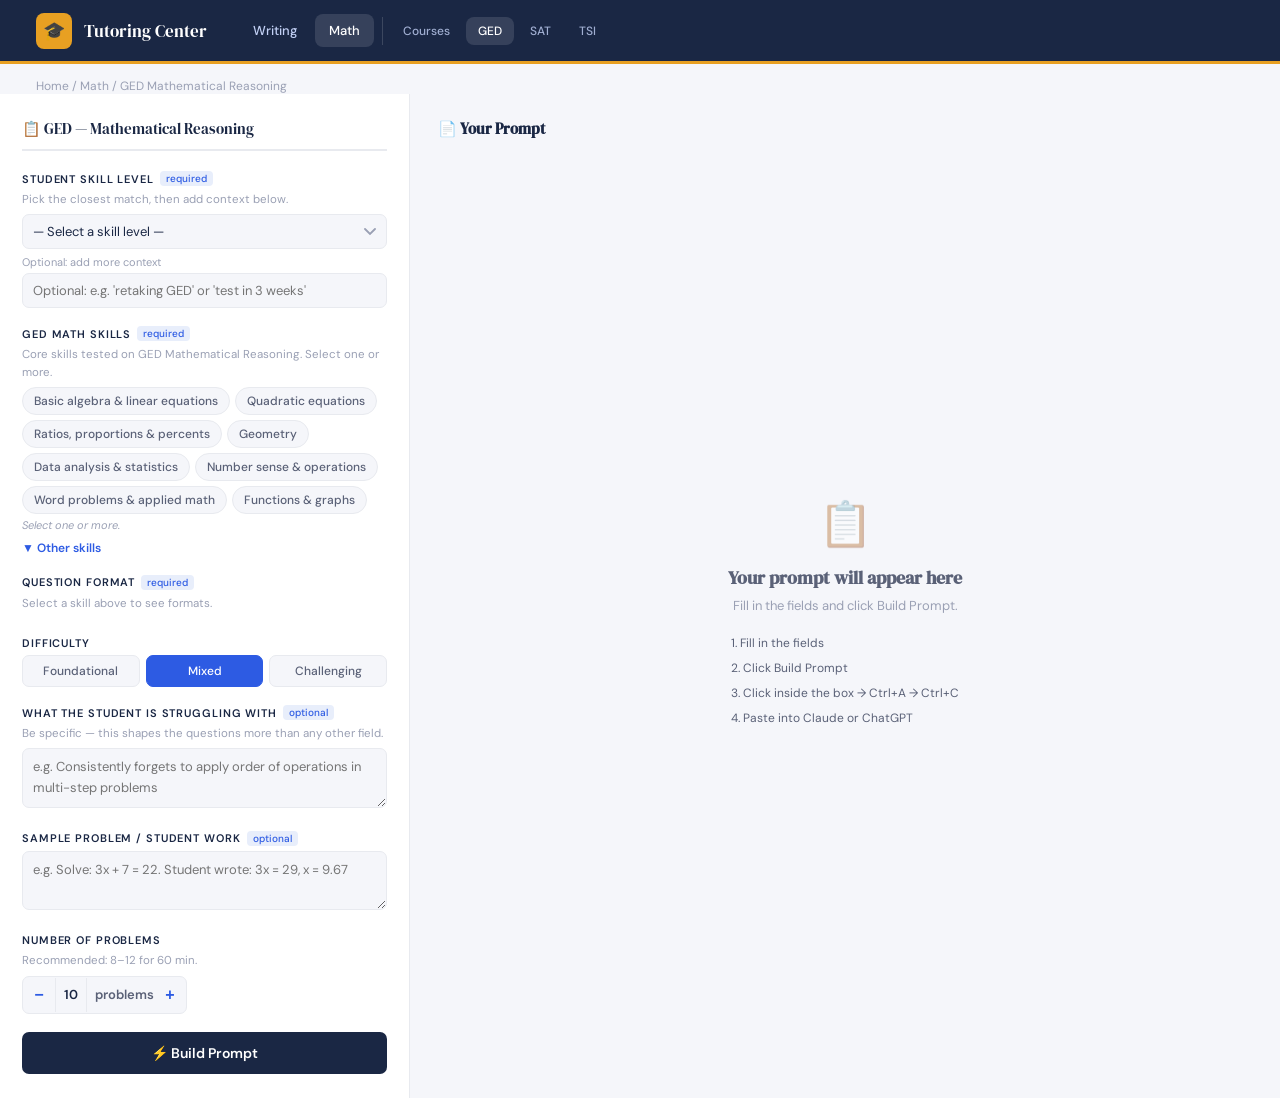
==== math-ged.html @ 9c497cbb "Add files via upload" ====
<!DOCTYPE html>
<html lang="en">
<head>
<meta charset="UTF-8">
<meta name="viewport" content="width=device-width, initial-scale=1.0">
<title>GED Math — Tutoring Center</title>
<link href="https://fonts.googleapis.com/css2?family=DM+Serif+Display&family=DM+Sans:wght@300;400;500;600&display=swap" rel="stylesheet">
<link rel="stylesheet" href="shared.css">
</head>
<body>
<nav>
  <a href="index.html" class="nav-brand"><div class="nav-icon">🎓</div><span class="nav-title">Tutoring Center</span></a>
  <div class="nav-links">
    <a href="writing.html" class="nav-link">Writing</a>
    <a href="math.html" class="nav-link active">Math</a>
  </div>
  <div class="nav-sub">
    <a href="math-courses.html" class="nav-sub-link">Courses</a>
    <a href="math-ged.html" class="nav-sub-link active">GED</a>
    <a href="math-sat.html" class="nav-sub-link">SAT</a>
    <a href="math-tsi.html" class="nav-sub-link">TSI</a>
  </div>
</nav>
<div class="breadcrumb"><a href="index.html">Home</a> / <a href="math.html">Math</a> / GED Mathematical Reasoning</div>
<div class="layout">
  <div class="form-panel">
    <div class="panel-title">📋 GED — Mathematical Reasoning</div>
    <div class="field" id="field-level">
      <div class="field-label">Student Skill Level <span class="badge">required</span></div>
      <div class="field-hint">Pick the closest match, then add context below.</div>
      <select id="select-level" onchange="clearErr('field-level')">
        <option value="">— Select a skill level —</option>
        <option value="Beginner — new to this topic; needs step-by-step foundational guidance">Beginner — new to this topic</option>
        <option value="Developing — understands the concept but makes consistent procedural errors">Developing — consistent procedural errors</option>
        <option value="Intermediate — can solve standard problems but struggles with multi-step or word problems">Intermediate — struggles with multi-step problems</option>
        <option value="Advanced — solid understanding; needs challenge problems and edge cases">Advanced — needs challenge problems</option>
        <option value="Multilingual learner — math vocabulary and word problem language needs extra scaffolding">Multilingual learner</option>
        <option value="Math-anxious — needs confidence-building problems before harder material">Math-anxious — needs confidence-building</option>
      </select>
      <div class="val-msg" id="val-level">Please select a skill level.</div>
      <div style="margin-top:6px;"><div style="font-size:11px;color:var(--gray-3);margin-bottom:4px;">Optional: add more context</div><input type="text" id="custom-level" placeholder="Optional: e.g. 'retaking GED' or 'test in 3 weeks'"></div>
    </div>
    <div class="field" id="field-skills">
      <div class="field-label">GED Math Skills <span class="badge">required</span></div>
      <div class="field-hint">Core skills tested on GED Mathematical Reasoning. Select one or more.</div>
      <div class="chips-wrap" id="chips">
        <div class="chip" data-skill="Basic algebra & linear equations" onclick="toggleChip(this)">Basic algebra & linear equations</div>
        <div class="chip" data-skill="Quadratic equations" onclick="toggleChip(this)">Quadratic equations</div>
        <div class="chip" data-skill="Ratios, proportions & percents" onclick="toggleChip(this)">Ratios, proportions & percents</div>
        <div class="chip" data-skill="Geometry — area, perimeter & volume" onclick="toggleChip(this)">Geometry</div>
        <div class="chip" data-skill="Data analysis & statistics" onclick="toggleChip(this)">Data analysis & statistics</div>
        <div class="chip" data-skill="Number sense & operations" onclick="toggleChip(this)">Number sense & operations</div>
        <div class="chip" data-skill="Word problems & applied math" onclick="toggleChip(this)">Word problems & applied math</div>
        <div class="chip" data-skill="Functions & graphs" onclick="toggleChip(this)">Functions & graphs</div>
      </div>
      <div class="chip-note">Select one or more.</div>
      <span class="other-skills-toggle" id="other-skills-btn" onclick="toggleOtherSkills()">▼ Other skills</span>
      <div class="other-skills-section" id="other-skills-section">
        <div class="other-skills-label">Additional skills not specific to GED Math</div>
        <div class="chips-wrap" id="other-skills-chips"></div>
      </div>
      <div class="val-msg" id="val-skills">Please select at least one skill.</div>
    </div>
    <div class="field" id="field-format">
      <div class="field-label">Question Format <span class="badge">required</span></div>
      <div class="field-hint" id="format-hint">Select a skill above to see formats.</div>
      <div class="format-grid" id="format-grid"></div>
      <div class="val-msg" id="val-format">Please select at least one format.</div>
    </div>
    <div class="field">
      <div class="field-label">Difficulty</div>
      <div class="toggle-row">
        <button class="toggle-btn" id="diff-foundational" onclick="setDifficulty('foundational')">Foundational</button>
        <button class="toggle-btn active" id="diff-mixed" onclick="setDifficulty('mixed')">Mixed</button>
        <button class="toggle-btn" id="diff-challenging" onclick="setDifficulty('challenging')">Challenging</button>
      </div>
    </div>
    <div class="field">
      <div class="field-label">What the Student is Struggling With <span class="badge">optional</span></div>
      <div class="field-hint">Be specific — this shapes the questions more than any other field.</div>
      <textarea id="struggling-text" style="min-height:56px;" placeholder="e.g. Consistently forgets to apply order of operations in multi-step problems"></textarea>
    </div>
    <div class="field">
      <div class="field-label">Sample Problem / Student Work <span class="badge">optional</span></div>
      <textarea id="draft-text" style="min-height:56px;" placeholder="e.g. Solve: 3x + 7 = 22. Student wrote: 3x = 29, x = 9.67"></textarea>
    </div>
    <div class="field">
      <div class="field-label">Number of Problems</div>
      <div class="field-hint">Recommended: 8–12 for 60 min.</div>
      <div class="stepper">
        <button onclick="changeQty(-1)">−</button>
        <div class="qty" id="qty-display">10</div>
        <span style="font-size:13px;font-weight:600;color:var(--gray-4);padding-left:8px;line-height:36px;">problems</span>
        <button onclick="changeQty(1)">+</button>
      </div>
    </div>
    <button class="submit-btn" onclick="buildPrompt()">⚡ Build Prompt</button>
  </div>
  <div class="output-panel">
    <div class="output-header">
      <h2>📄 Your Prompt <button class="copy-btn" id="copy-btn" onclick="copyPrompt()" style="display:none;">📋 Copy Prompt</button></h2>
    </div>
    <div id="empty-state" class="empty-state">
      <div class="es-icon">📋</div>
      <h3>Your prompt will appear here</h3>
      <p>Fill in the fields and click Build Prompt.</p>
      <div class="step-list">
        <span>1. Fill in the fields</span>
        <span>2. Click Build Prompt</span>
        <span>3. Click inside the box → Ctrl+A → Ctrl+C</span>
        <span>4. Paste into Claude or ChatGPT</span>
      </div>
    </div>
    <textarea id="prompt-output" class="prompt-box" style="display:none;" readonly onclick="this.select()"></textarea>
    <div id="copy-hint" class="copy-hint">✓ Text selected — press Ctrl+C to copy</div>
  </div>
</div>
<script src="shared.js"></script>
<script>
  const TEST_NAME = 'GED Mathematical Reasoning';
  const otherSkills = [
    {skill:'Fractions & decimals',label:'Fractions & decimals'},
    {skill:'Percentages',label:'Percentages'},
    {skill:'Order of operations',label:'Order of operations'},
    {skill:'Integer operations',label:'Integer operations'},
    {skill:'Inequalities',label:'Inequalities'},
    {skill:'Polynomials',label:'Polynomials'},
    {skill:'Exponents & radicals',label:'Exponents & radicals'},
    {skill:'Probability basics',label:'Probability basics'},
    {skill:'Mean, median, mode & range',label:'Mean, median, mode & range'}
  ];
  const formatMap = {
    'Basic algebra & linear equations':[{fmt:'5-option multiple choice (GED style)',name:'MC — GED Style',desc:'5 options, one correct'},{fmt:'show your work',name:'Show Your Work',desc:'Step-by-step solve'},{fmt:'fill in the blank',name:'Fill in the Blank',desc:'Complete the missing step'},{fmt:'error identification',name:'Error ID',desc:'Find the mistake in a worked solution'}],
    'Quadratic equations':[{fmt:'5-option multiple choice (GED style)',name:'MC — GED Style',desc:'5 options, one correct'},{fmt:'show your work',name:'Show Your Work',desc:'Solve step by step'},{fmt:'fill in the blank',name:'Fill in the Blank',desc:'Complete the missing step'},{fmt:'error identification',name:'Error ID',desc:'Find the mistake'}],
    'Ratios, proportions & percents':[{fmt:'5-option multiple choice (GED style)',name:'MC — GED Style',desc:'5 options, one correct'},{fmt:'show your work',name:'Show Your Work',desc:'Set up and solve step by step'},{fmt:'fill in the blank',name:'Fill in the Blank',desc:'Complete the missing value'},{fmt:'error identification',name:'Error ID',desc:'Find the calculation error'}],
    'Geometry — area, perimeter & volume':[{fmt:'5-option multiple choice (GED style)',name:'MC — GED Style',desc:'5 options, one correct'},{fmt:'show your work',name:'Show Your Work',desc:'Apply the formula step by step'},{fmt:'fill in the blank',name:'Fill in the Blank',desc:'Complete the missing measurement'},{fmt:'error identification',name:'Error ID',desc:'Find the formula misapplication'}],
    'Data analysis & statistics':[{fmt:'5-option multiple choice (GED style)',name:'MC — GED Style',desc:'5 options, one correct'},{fmt:'graph interpretation',name:'Graph Interpretation',desc:'Read and interpret a chart or graph'},{fmt:'show your work',name:'Show Your Work',desc:'Calculate step by step'},{fmt:'error identification',name:'Error ID',desc:'Find the misinterpretation error'}],
    'Number sense & operations':[{fmt:'5-option multiple choice (GED style)',name:'MC — GED Style',desc:'5 options, one correct'},{fmt:'show your work',name:'Show Your Work',desc:'Step-by-step solve'},{fmt:'fill in the blank',name:'Fill in the Blank',desc:'Complete the missing step'},{fmt:'error identification',name:'Error ID',desc:'Find the arithmetic error'}],
    'Word problems & applied math':[{fmt:'5-option multiple choice (GED style)',name:'MC — GED Style',desc:'5 options, one correct'},{fmt:'show your work',name:'Show Your Work',desc:'Set up and solve the problem'},{fmt:'fill in the blank',name:'Fill in the Blank',desc:'Complete the setup or solution'},{fmt:'error identification',name:'Error ID',desc:'Find where setup or calculation went wrong'}],
    'Functions & graphs':[{fmt:'5-option multiple choice (GED style)',name:'MC — GED Style',desc:'5 options, one correct'},{fmt:'graph interpretation',name:'Graph Interpretation',desc:'Read and interpret a function graph'},{fmt:'fill in the blank',name:'Fill in the Blank',desc:'Complete the function table or equation'},{fmt:'error identification',name:'Error ID',desc:'Find the graphing or evaluation error'}],
    'Fractions & decimals':[{fmt:'5-option multiple choice (GED style)',name:'MC — GED Style',desc:'5 options, one correct'},{fmt:'show your work',name:'Show Your Work',desc:'Step-by-step solve'},{fmt:'fill in the blank',name:'Fill in the Blank',desc:'Complete the missing step'}],
    'Percentages':[{fmt:'5-option multiple choice (GED style)',name:'MC — GED Style',desc:'5 options, one correct'},{fmt:'show your work',name:'Show Your Work',desc:'Step-by-step solve'},{fmt:'fill in the blank',name:'Fill in the Blank',desc:'Complete the missing value'}],
    'Order of operations':[{fmt:'5-option multiple choice (GED style)',name:'MC — GED Style',desc:'5 options, one correct'},{fmt:'show your work',name:'Show Your Work',desc:'Step-by-step solve'},{fmt:'error identification',name:'Error ID',desc:'Find where order was applied wrong'}],
    'Integer operations':[{fmt:'5-option multiple choice (GED style)',name:'MC — GED Style',desc:'5 options, one correct'},{fmt:'show your work',name:'Show Your Work',desc:'Step-by-step solve'},{fmt:'error identification',name:'Error ID',desc:'Find the sign error'}],
    'Inequalities':[{fmt:'5-option multiple choice (GED style)',name:'MC — GED Style',desc:'5 options, one correct'},{fmt:'show your work',name:'Show Your Work',desc:'Solve and describe solution set'},{fmt:'error identification',name:'Error ID',desc:'Find the sign flip error'}],
    'Polynomials':[{fmt:'5-option multiple choice (GED style)',name:'MC — GED Style',desc:'5 options, one correct'},{fmt:'show your work',name:'Show Your Work',desc:'Add, subtract, multiply or factor'},{fmt:'error identification',name:'Error ID',desc:'Find the distribution error'}],
    'Exponents & radicals':[{fmt:'5-option multiple choice (GED style)',name:'MC — GED Style',desc:'5 options, one correct'},{fmt:'show your work',name:'Show Your Work',desc:'Simplify step by step'},{fmt:'error identification',name:'Error ID',desc:'Find the rule misapplication'}],
    'Probability basics':[{fmt:'5-option multiple choice (GED style)',name:'MC — GED Style',desc:'5 options, one correct'},{fmt:'show your work',name:'Show Your Work',desc:'Set up and solve'},{fmt:'fill in the blank',name:'Fill in the Blank',desc:'Complete the missing probability'}],
    'Mean, median, mode & range':[{fmt:'5-option multiple choice (GED style)',name:'MC — GED Style',desc:'5 options, one correct'},{fmt:'show your work',name:'Show Your Work',desc:'Calculate step by step'},{fmt:'error identification',name:'Error ID',desc:'Find the calculation error'}]
  };
  buildOtherSkillsSection(otherSkills, toggleOtherChip);
  function getAllSelectedSkills() {
    return [...Array.from(document.querySelectorAll('#chips .chip.selected')),...Array.from(document.querySelectorAll('#other-skills-chips .chip.selected'))].map(c=>c.dataset.skill);
  }
  function getSelectedFormatOptions() {
    const skills=getAllSelectedSkills(),seen=new Set(),fmts=[];
    for(const s of skills)for(const f of(formatMap[s]||[])){if(!seen.has(f.fmt)){seen.add(f.fmt);fmts.push(f);}}
    return fmts;
  }
  function toggleChip(el){el.classList.toggle('selected');clearErr('field-skills');renderFormatCards(getSelectedFormatOptions());}
  function toggleOtherChip(el){el.classList.toggle('selected');clearErr('field-skills');renderFormatCards(getSelectedFormatOptions());}
  function buildPrompt(){
    const skills=getAllSelectedSkills();let ok=true;
    if(!getLevel()){document.getElementById('field-level').classList.add('error');ok=false;}
    if(!skills.length){document.getElementById('field-skills').classList.add('error');ok=false;}
    if(!getFormats().length){document.getElementById('field-format').classList.add('error');ok=false;}
    if(!ok)return;
    const formats=getFormats();
    const formatLine=formats.length===1?formats[0]:formats.slice(0,-1).join(', ')+', and '+formats[formats.length-1];
    const struggling=document.getElementById('struggling-text').value.trim();
    const sample=document.getElementById('draft-text').value.trim();
    const difficultyLine={foundational:'All problems should be foundational and confidence-building. Avoid tricky edge cases.',mixed:'Progress from foundational problems to more challenging ones.',challenging:'Emphasize challenging problems and edge cases where common mistakes are highly tempting.'}[difficulty];
    showPrompt(`Before generating anything, ask me 2–3 clarifying questions about anything not already covered in the details below that would help you produce a more targeted worksheet. Wait for my answers before generating.

You are a math tutor assistant helping a student prepare for the ${TEST_NAME}. Generate a student-facing practice worksheet. Do not solve the problems for the student — provide problems for them to work through, with full solutions in the answer key only.

━━━━━━━━━━━━━━━━━━━━━━━━━━━━━━━
STUDENT CONTEXT
━━━━━━━━━━━━━━━━━━━━━━━━━━━━━━━

STUDENT SKILL LEVEL: ${getLevel()}
TEST PREP TARGET: ${TEST_NAME}
SESSION LENGTH: 60 minutes

━━━━━━━━━━━━━━━━━━━━━━━━━━━━━━━
WORKSHEET DETAILS
━━━━━━━━━━━━━━━━━━━━━━━━━━━━━━━

SKILL(S): ${skills.join(', ')}
FORMAT: ${formatLine}
NUMBER OF PROBLEMS: ${qty}
${struggling?`\nSPECIFIC STRUGGLES:\n${struggling}\nPrioritize problems that directly address these patterns.\n`:''}${sample?`\nSAMPLE PROBLEM / STUDENT WORK:\n${sample}\nBuild at least 3 problems around this example or error pattern.\n`:''}
━━━━━━━━━━━━━━━━━━━━━━━━━━━━━━━
REQUIREMENTS
━━━━━━━━━━━━━━━━━━━━━━━━━━━━━━━

• Calibrate all problems to the GED Mathematical Reasoning test: use 5-option GED-style stems, realistic applied contexts, and difficulty consistent with the actual exam.
• Multiple choice: 5 options. One correct, four wrong — each reflecting a specific common mistake.
• Show your work: leave space for student work. Full step-by-step solutions in the answer key only.
• Error identification: one mistake in a fully worked problem. Student finds and corrects it.
• Fill in the blank: student completes a missing step or value in a partially worked problem.
• ${difficultyLine}
• Use realistic applied contexts typical of the GED (budgeting, measurement, data interpretation, workplace scenarios).

━━━━━━━━━━━━━━━━━━━━━━━━━━━━━━━
OUTPUT STRUCTURE
━━━━━━━━━━━━━━━━━━━━━━━━━━━━━━━

1. WORKSHEET — student-facing problems only. No answers visible.
2. ANSWER KEY — complete step-by-step solution per problem. For MC, name the correct answer and explain why each wrong answer is wrong.
3. STUDY TIPS & SELF-CHECK — 3–5 student-facing strategy tips specific to the skill(s) above (e.g. "When setting up a proportion, make sure the same units are on the same side"), followed by a short checklist of 3–4 questions the student can ask themselves before submitting (e.g. "Does my answer make sense in the context of the problem?"). Write directly to the student using "you" language. Keep each tip to one or two sentences.

Before producing any output, internally verify: all problems are solvable as written, all solutions are mathematically correct, and style matches GED Mathematical Reasoning. Fix any issues before outputting. Do not include a self-check section in the output.

After all three sections, produce a downloadable Word document (.docx) with clear headings for each section.`);
  }
</script>
</body>
</html>
---- shared.css ----
/* shared.css — used by all tool pages */
:root {
  --navy: #1a2744; --blue: #2d5be3; --blue-light: #e8eefb; --blue-mid: #c2d0f5;
  --gold: #e8a022; --green: #1a8a5a; --green-light: #e8f7f0;
  --red: #c0392b; --gray-1: #f5f6fa; --gray-2: #e8eaef;
  --gray-3: #9aa0b4; --gray-4: #5a6177; --text: #1a2744; --white: #ffffff;
  --radius: 12px; --radius-sm: 7px; --shadow: 0 2px 16px rgba(26,39,68,0.10);
}
* { box-sizing: border-box; margin: 0; padding: 0; }
body { font-family: 'DM Sans', sans-serif; background: var(--gray-1); color: var(--text); min-height: 100vh; }

nav { background: var(--navy); padding: 0 36px; display: flex; align-items: center; gap: 0; border-bottom: 3px solid var(--gold); height: 64px; }
.nav-brand { display: flex; align-items: center; gap: 12px; text-decoration: none; }
.nav-icon { width: 36px; height: 36px; background: var(--gold); border-radius: 8px; display: flex; align-items: center; justify-content: center; font-size: 18px; flex-shrink: 0; }
.nav-title { font-family: 'DM Serif Display', serif; font-size: 17px; color: var(--white); }
.nav-links { display: flex; align-items: center; gap: 4px; margin-left: 32px; }
.nav-link { color: var(--blue-mid); font-size: 13px; font-weight: 500; padding: 8px 14px; border-radius: 8px; text-decoration: none; transition: all 0.18s; }
.nav-link:hover { background: rgba(255,255,255,0.08); color: var(--white); }
.nav-link.active { background: rgba(255,255,255,0.12); color: var(--white); }
.nav-sub { display: flex; align-items: center; gap: 4px; margin-left: 8px; padding-left: 8px; border-left: 1px solid rgba(255,255,255,0.15); }
.nav-sub-link { color: var(--blue-mid); font-size: 12px; font-weight: 500; padding: 6px 12px; border-radius: 8px; text-decoration: none; transition: all 0.18s; opacity: 0.8; }
.nav-sub-link:hover { background: rgba(255,255,255,0.08); color: var(--white); opacity: 1; }
.nav-sub-link.active { background: rgba(255,255,255,0.12); color: var(--white); opacity: 1; }

.breadcrumb { padding: 14px 36px 0; font-size: 12px; color: var(--gray-3); }
.breadcrumb a { color: var(--gray-3); text-decoration: none; }
.breadcrumb a:hover { color: var(--blue); }

.layout { display: grid; grid-template-columns: 410px 1fr; min-height: calc(100vh - 64px); }
.form-panel { background: var(--white); border-right: 1px solid var(--gray-2); padding: 24px 22px; overflow-y: auto; }
.panel-title { font-family: 'DM Serif Display', serif; font-size: 15px; color: var(--navy); margin-bottom: 20px; padding-bottom: 10px; border-bottom: 2px solid var(--gray-2); display: flex; align-items: center; gap: 7px; }

.field { margin-bottom: 18px; }
.field-label { font-size: 11px; font-weight: 600; color: var(--navy); text-transform: uppercase; letter-spacing: 0.08em; margin-bottom: 5px; display: flex; align-items: center; gap: 6px; }
.badge { font-size: 10px; background: var(--blue-light); color: var(--blue); border-radius: 4px; padding: 1px 6px; text-transform: none; letter-spacing: 0; font-weight: 500; }
.field-hint { font-size: 11.5px; color: var(--gray-3); margin-bottom: 6px; line-height: 1.5; }

select, textarea, input[type="text"] { width: 100%; font-family: 'DM Sans', sans-serif; font-size: 13px; color: var(--text); background: var(--gray-1); border: 1.5px solid var(--gray-2); border-radius: var(--radius-sm); padding: 8px 10px; transition: border-color 0.2s, background 0.2s, box-shadow 0.2s; outline: none; }
select { background-image: url("data:image/svg+xml,%3Csvg xmlns='http://www.w3.org/2000/svg' width='12' height='8' viewBox='0 0 12 8'%3E%3Cpath d='M1 1l5 5 5-5' stroke='%239aa0b4' stroke-width='1.8' fill='none' stroke-linecap='round'/%3E%3C/svg%3E"); background-repeat: no-repeat; background-position: right 10px center; padding-right: 28px; cursor: pointer; appearance: none; }
select:focus, textarea:focus, input[type="text"]:focus { border-color: var(--blue); background: var(--white); box-shadow: 0 0 0 3px rgba(45,91,227,0.10); }
textarea { resize: vertical; line-height: 1.6; }

.toggle-row { display: flex; gap: 6px; }
.toggle-btn { flex: 1; padding: 7px; border: 1.5px solid var(--gray-2); border-radius: var(--radius-sm); background: var(--gray-1); font-family: 'DM Sans', sans-serif; font-size: 12px; font-weight: 500; color: var(--gray-4); cursor: pointer; transition: all 0.18s; text-align: center; }
.toggle-btn.active { background: var(--blue); border-color: var(--blue); color: var(--white); }
.toggle-btn:hover:not(.active) { border-color: var(--blue); color: var(--blue); background: var(--blue-light); }

.chips-wrap { display: flex; flex-wrap: wrap; gap: 5px; min-height: 28px; }
.chip { padding: 5px 11px; border: 1.5px solid var(--gray-2); border-radius: 20px; font-size: 12px; font-weight: 500; color: var(--gray-4); background: var(--gray-1); cursor: pointer; transition: all 0.18s; user-select: none; }
.chip.selected { background: var(--blue); border-color: var(--blue); color: var(--white); }
.chip:hover:not(.selected) { border-color: var(--blue); color: var(--blue); background: var(--blue-light); }
.chip-note { font-size: 11px; color: var(--gray-3); margin-top: 4px; font-style: italic; }

.other-skills-toggle { font-size: 12px; font-weight: 600; color: var(--blue); cursor: pointer; margin-top: 8px; display: inline-flex; align-items: center; gap: 5px; user-select: none; }
.other-skills-toggle:hover { text-decoration: underline; }
.other-skills-section { display: none; margin-top: 8px; padding: 10px; background: var(--gray-1); border-radius: var(--radius-sm); border: 1.5px solid var(--gray-2); }
.other-skills-section.open { display: block; }
.other-skills-label { font-size: 10.5px; font-weight: 600; color: var(--gray-3); text-transform: uppercase; letter-spacing: 0.07em; margin-bottom: 7px; }

.format-grid { display: grid; grid-template-columns: 1fr 1fr; gap: 5px; }
.format-card { border: 1.5px solid var(--gray-2); border-radius: var(--radius-sm); padding: 8px 10px; cursor: pointer; transition: all 0.18s; background: var(--gray-1); }
.format-card.selected { border-color: var(--blue); background: var(--blue-light); }
.format-card:hover:not(.selected) { border-color: var(--blue); background: var(--blue-light); }
.fc-top { display: flex; align-items: center; gap: 5px; margin-bottom: 1px; }
.fc-check { width: 14px; height: 14px; border: 1.5px solid var(--gray-3); border-radius: 3px; background: var(--white); display: flex; align-items: center; justify-content: center; font-size: 8px; transition: all 0.18s; flex-shrink: 0; }
.format-card.selected .fc-check { background: var(--blue); border-color: var(--blue); color: var(--white); }
.fc-name { font-size: 11.5px; font-weight: 600; color: var(--text); }
.fc-desc { font-size: 10.5px; color: var(--gray-3); padding-left: 19px; line-height: 1.4; }

.stepper { display: flex; align-items: center; background: var(--gray-1); border: 1.5px solid var(--gray-2); border-radius: var(--radius-sm); overflow: hidden; width: fit-content; }
.stepper button { width: 32px; height: 34px; border: none; background: transparent; font-size: 16px; color: var(--blue); cursor: pointer; font-weight: 600; transition: background 0.15s; display: flex; align-items: center; justify-content: center; }
.stepper button:hover { background: var(--blue-light); }
.qty { min-width: 32px; text-align: center; font-size: 13px; font-weight: 600; color: var(--text); border-left: 1px solid var(--gray-2); border-right: 1px solid var(--gray-2); padding: 0 4px; line-height: 34px; }

.submit-btn { width: 100%; padding: 12px; background: var(--navy); color: var(--white); border: none; border-radius: var(--radius-sm); font-family: 'DM Sans', sans-serif; font-size: 14px; font-weight: 600; cursor: pointer; transition: all 0.2s; margin-top: 4px; display: flex; align-items: center; justify-content: center; gap: 8px; }
.submit-btn:hover { background: var(--blue); box-shadow: 0 4px 16px rgba(45,91,227,0.30); transform: translateY(-1px); }
.submit-btn:active { transform: none; }

.val-msg { font-size: 11px; color: var(--red); margin-top: 4px; display: none; }
.field.error select { border-color: var(--red); }
.field.error .val-msg { display: block; }

.output-panel { padding: 24px 28px; overflow-y: auto; display: flex; flex-direction: column; }
.output-header { display: flex; align-items: center; margin-bottom: 14px; flex-shrink: 0; }
.output-header h2 { font-family: 'DM Serif Display', serif; font-size: 15px; color: var(--navy); display: flex; align-items: center; gap: 7px; }
.copy-btn { display: inline-flex; align-items: center; gap: 5px; padding: 4px 11px; background: var(--gold); color: var(--navy); border: none; border-radius: var(--radius-sm); font-family: 'DM Sans', sans-serif; font-size: 11.5px; font-weight: 600; cursor: pointer; transition: all 0.18s; vertical-align: middle; position: relative; top: -2px; margin-left: 10px; }
.copy-btn:hover { background: #d4911e; }
.copy-btn.copied { background: var(--green); color: var(--white); }
.prompt-box { background: var(--white); border: 1.5px solid var(--gray-2); border-radius: var(--radius); padding: 24px 28px; flex: 1; box-shadow: var(--shadow); font-size: 13px; line-height: 1.8; color: var(--text); white-space: pre-wrap; font-family: 'DM Sans', sans-serif; min-height: 300px; resize: none; width: 100%; outline: none; cursor: text; }
.empty-state { flex: 1; display: flex; flex-direction: column; align-items: center; justify-content: center; color: var(--gray-3); text-align: center; padding: 40px; }
.empty-state .es-icon { font-size: 44px; margin-bottom: 12px; opacity: 0.45; }
.empty-state h3 { font-family: 'DM Serif Display', serif; font-size: 18px; color: var(--gray-4); margin-bottom: 6px; }
.empty-state p { font-size: 13px; max-width: 300px; line-height: 1.6; }
.step-list { margin-top: 14px; text-align: left; font-size: 12px; color: var(--gray-4); line-height: 2.1; }
.step-list span { display: block; }
.copy-hint { display: none; margin-top: 7px; font-size: 12px; color: var(--blue); font-weight: 600; }

@media (max-width: 900px) {
  .layout { grid-template-columns: 1fr; }
  .form-panel { border-right: none; border-bottom: 1px solid var(--gray-2); }
  .form-panel, .output-panel { padding: 20px 18px; }
}
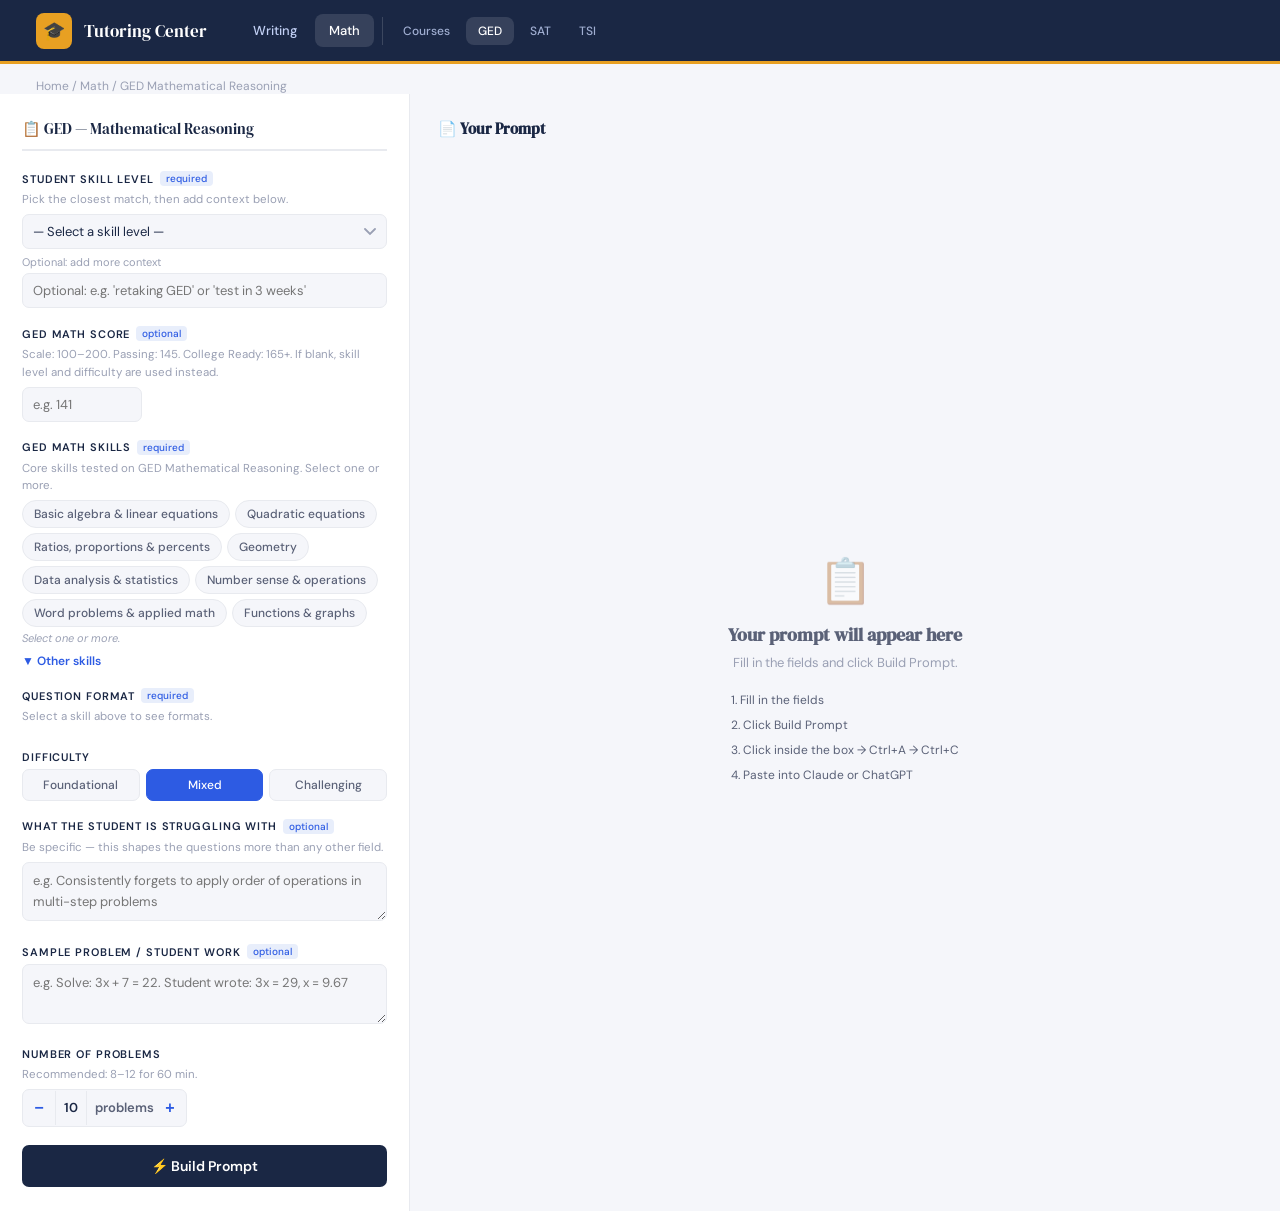
==== commit 6c517fdf: "Add files via upload" ====
--- a/math-ged.html
+++ b/math-ged.html
@@ -40,6 +40,13 @@
       <div class="val-msg" id="val-level">Please select a skill level.</div>
       <div style="margin-top:6px;"><div style="font-size:11px;color:var(--gray-3);margin-bottom:4px;">Optional: add more context</div><input type="text" id="custom-level" placeholder="Optional: e.g. 'retaking GED' or 'test in 3 weeks'"></div>
     </div>
+
+    <div class="field">
+      <div class="field-label">GED Math Score <span class="badge">optional</span></div>
+      <div class="field-hint">Scale: 100–200. Passing: 145. College Ready: 165+. If blank, skill level and difficulty are used instead.</div>
+      <input type="text" id="score-input" placeholder="e.g. 141" style="max-width:120px;">
+    </div>
+
     <div class="field" id="field-skills">
       <div class="field-label">GED Math Skills <span class="badge">required</span></div>
       <div class="field-hint">Core skills tested on GED Mathematical Reasoning. Select one or more.</div>
@@ -169,10 +176,12 @@
     const formatLine=formats.length===1?formats[0]:formats.slice(0,-1).join(', ')+', and '+formats[formats.length-1];
     const struggling=document.getElementById('struggling-text').value.trim();
     const sample=document.getElementById('draft-text').value.trim();
+    const score=getScore();
+    const scoreBlock=score?`\nSTUDENT SCORE: ${score}\nGED Mathematical Reasoning scale: 100–200. Below 145 = not yet passing. 145–164 = passing. 165–174 = College Ready. 175–200 = College Ready + Credit. Use this score to calibrate difficulty and weight question selection toward the skill gaps most predictive of this score range. If blank, rely on skill level and difficulty settings.\n`:'';
     const difficultyLine={foundational:'All problems should be foundational and confidence-building. Avoid tricky edge cases.',mixed:'Progress from foundational problems to more challenging ones.',challenging:'Emphasize challenging problems and edge cases where common mistakes are highly tempting.'}[difficulty];
-    showPrompt(`Before generating anything, ask me 2–3 clarifying questions about anything not already covered in the details below that would help you produce a more targeted worksheet. Wait for my answers before generating.
-
-You are a math tutor assistant helping a student prepare for the ${TEST_NAME}. Generate a student-facing practice worksheet. Do not solve the problems for the student — provide problems for them to work through, with full solutions in the answer key only.
+    showPrompt(`You are a math tutor assistant helping a student prepare for the ${TEST_NAME}. Generate a student-facing practice worksheet.
+
+Student-facing means: no answers, no answer key language, no meta-commentary about the worksheet appear in the WORKSHEET section. Keep each section cleanly separated.
 
 ━━━━━━━━━━━━━━━━━━━━━━━━━━━━━━━
 STUDENT CONTEXT
@@ -189,13 +198,14 @@
 SKILL(S): ${skills.join(', ')}
 FORMAT: ${formatLine}
 NUMBER OF PROBLEMS: ${qty}
-${struggling?`\nSPECIFIC STRUGGLES:\n${struggling}\nPrioritize problems that directly address these patterns.\n`:''}${sample?`\nSAMPLE PROBLEM / STUDENT WORK:\n${sample}\nBuild at least 3 problems around this example or error pattern.\n`:''}
+${scoreBlock}${struggling?`\nSPECIFIC STRUGGLES:\n${struggling}\nPrioritize problems that directly address these patterns.\n`:''}${sample?`\nSAMPLE PROBLEM / STUDENT WORK:\n${sample}\nBuild at least 3 problems around this example or error pattern.\n`:''}
 ━━━━━━━━━━━━━━━━━━━━━━━━━━━━━━━
 REQUIREMENTS
 ━━━━━━━━━━━━━━━━━━━━━━━━━━━━━━━
 
 • Calibrate all problems to the GED Mathematical Reasoning test: use 5-option GED-style stems, realistic applied contexts, and difficulty consistent with the actual exam.
-• Multiple choice: 5 options. One correct, four wrong — each reflecting a specific common mistake.
+• NON-NEGOTIABLE: Multiple choice: 5 options. One correct, four wrong — each must represent a distinct error type. No two distractors may stem from the same mistake.
+• NON-NEGOTIABLE: Before finalizing each problem, verify the full solution top-to-bottom with the chosen values to confirm it produces a clean, unambiguous answer before writing the distractors.
 • Show your work: leave space for student work. Full step-by-step solutions in the answer key only.
 • Error identification: one mistake in a fully worked problem. Student finds and corrects it.
 • Fill in the blank: student completes a missing step or value in a partially worked problem.
@@ -206,13 +216,18 @@
 OUTPUT STRUCTURE
 ━━━━━━━━━━━━━━━━━━━━━━━━━━━━━━━
 
-1. WORKSHEET — student-facing problems only. No answers visible.
+1. WORKSHEET — student-facing problems only. No answers visible. When multiple problems share the same data set, table, chart, or scenario, group them together with a clear header above the shared material: "For problems [X–Y], use the following [table/chart/scenario]." The shared material appears in full before the first problem in the group. Do not repeat it between problems in the same group.
+Close this section with: [Compliance: Worksheet — X problems, shared material grouped Y/N, no answers visible Y/N]
 2. ANSWER KEY — complete step-by-step solution per problem. For MC, name the correct answer and explain why each wrong answer is wrong.
-3. STUDY TIPS & SELF-CHECK — 3–5 student-facing strategy tips specific to the skill(s) above (e.g. "When setting up a proportion, make sure the same units are on the same side"), followed by a short checklist of 3–4 questions the student can ask themselves before submitting (e.g. "Does my answer make sense in the context of the problem?"). Write directly to the student using "you" language. Keep each tip to one or two sentences.
-
-Before producing any output, internally verify: all problems are solvable as written, all solutions are mathematically correct, and style matches GED Mathematical Reasoning. Fix any issues before outputting. Do not include a self-check section in the output.
-
-After all three sections, produce a downloadable Word document (.docx) with clear headings for each section.`);
+Close this section with: [Compliance: Answer Key — X entries, step-by-step solution provided Y/N]
+3. STUDY TIPS & SELF-CHECK — fits on up to two printed pages. Do not explain or teach the concept. Write directly to the student using "you" language.
+   a. TIPS (3–5 items): One sentence each. Practical strategies for this specific skill only — what to do, look for, or try when stuck. No theory.
+   b. SELF-CHECK (3–4 items): One sentence each. Questions the student asks themselves before submitting. Actionable and specific to this skill.
+Close this section with: [Compliance: Study Tips — X tips, Y checklist items, student-facing language Y/N]
+
+Perform a silent internal audit before producing any output: confirm all problems are solvable as written, all solutions are mathematically correct, style matches GED Mathematical Reasoning, and any shared data sets or source material appear once above the first problem in their group with a correct "For problems [X–Y]" header. Fix any issues before outputting. Do not include a visible audit section in the output.
+
+After all three sections, format the complete output as a Word document (.docx) and offer it for download.`);
   }
 </script>
 </body>
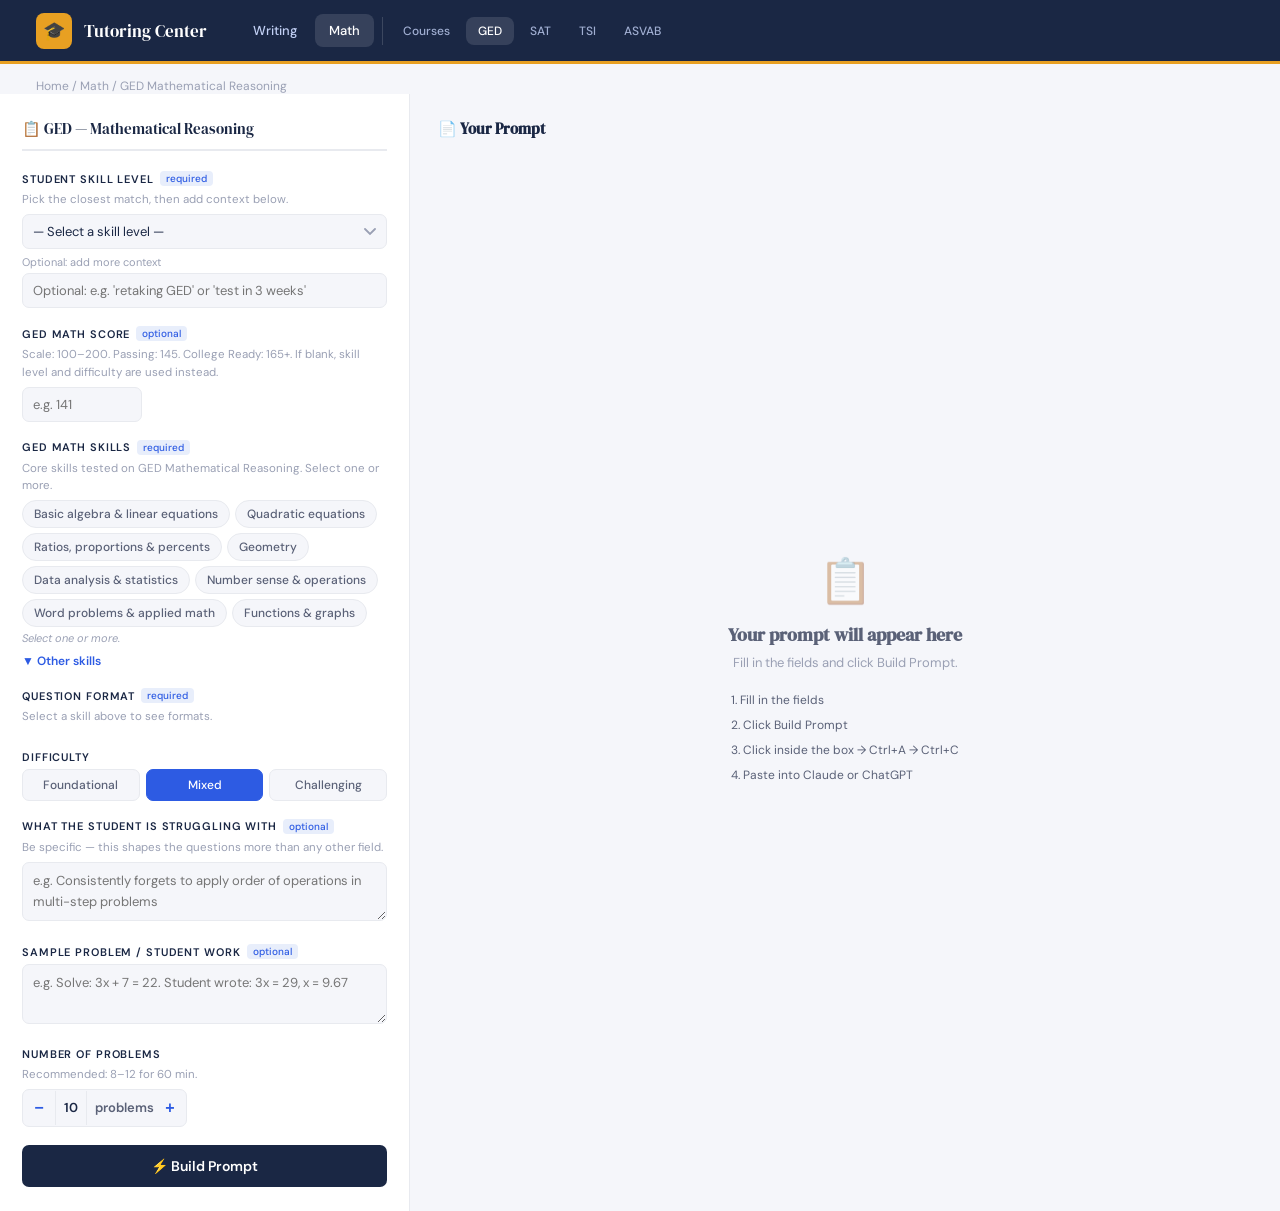
==== commit 616da78a: "Add files via upload" ====
--- a/math-ged.html
+++ b/math-ged.html
@@ -19,6 +19,7 @@
     <a href="math-ged.html" class="nav-sub-link active">GED</a>
     <a href="math-sat.html" class="nav-sub-link">SAT</a>
     <a href="math-tsi.html" class="nav-sub-link">TSI</a>
+    <a href="math-asvab.html" class="nav-sub-link">ASVAB</a>
   </div>
 </nav>
 <div class="breadcrumb"><a href="index.html">Home</a> / <a href="math.html">Math</a> / GED Mathematical Reasoning</div>
